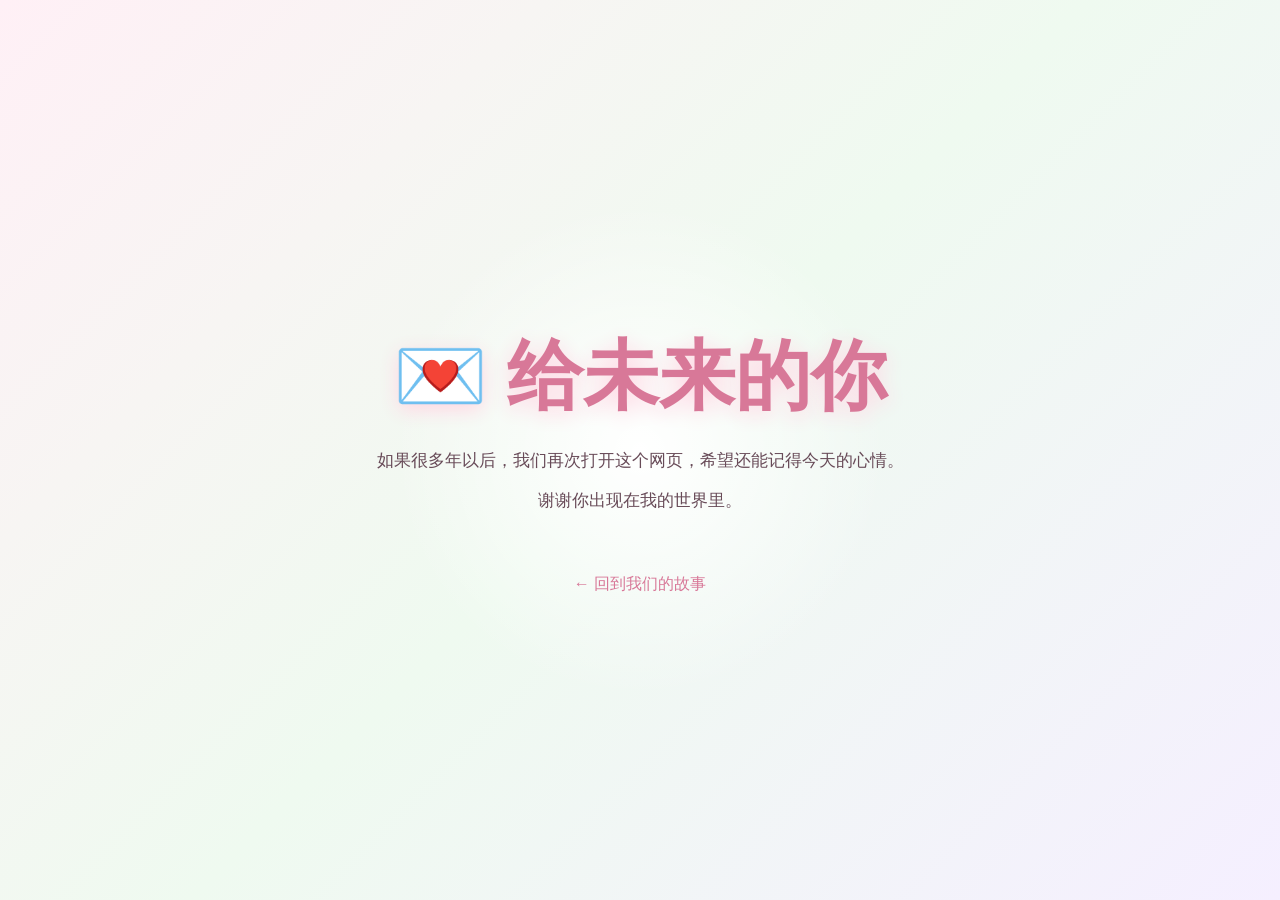
==== letter.html @ 72aa69c2 "feat: add love letter page" ====
<!DOCTYPE html>
<html lang="zh-CN">
<head>
<meta charset="UTF-8"><meta name="viewport" content="width=device-width,initial-scale=1.0">
<title>给未来的你 ❤️</title>
<link rel="stylesheet" href="css/style.css">
</head>
<body>
<section class="hero">
<div class="hero-content">
<h1>💌 给未来的你</h1>
<p class="subtitle">如果很多年以后，我们再次打开这个网页，希望还能记得今天的心情。</p>
<p class="subtitle">谢谢你出现在我的世界里。</p>
<a class="scroll" href="index.html">← 回到我们的故事</a>
</div>
</section>
</body>
</html>
---- css/style.css ----
*{box-sizing:border-box}body{margin:0;background:#fff8f3;color:#684b58;font-family:"Microsoft YaHei",sans-serif;overflow-x:hidden}html{scroll-behavior:smooth}.hero{height:100vh;display:flex;align-items:center;justify-content:center;text-align:center;position:relative;background:linear-gradient(135deg,#fff0f6,#effaf0,#f5efff);overflow:hidden}.hero:before{content:"";position:absolute;width:500px;height:500px;background:radial-gradient(circle,#fff 0,#ffffff00 70%);animation:float 8s infinite}.hero-content{position:relative;z-index:2;animation:fadeIn 2s}.date{letter-spacing:10px;font-size:18px}.hero h1{font-size:76px;margin:20px 0;color:#d87898;font-family:serif;text-shadow:0 5px 20px #ffd6e3}.hero h2{font-weight:400;font-size:30px}.counter{margin:35px;font-size:26px;color:#c65f82}.subtitle{font-size:17px}.scroll{display:inline-block;margin-top:45px;color:#d87898;text-decoration:none}.story{max-width:1150px;margin:auto;padding:90px 20px}.card{background:#ffffffcc;border-radius:40px;padding:50px;text-align:center;box-shadow:0 20px 50px rgba(200,150,170,.18);margin:70px 0;backdrop-filter:blur(10px)}.memory{display:flex;align-items:center;gap:60px;margin:100px 0;opacity:0;transform:translateY(50px);transition:1s}.memory.show{opacity:1;transform:none}.memory.reverse{flex-direction:row-reverse}.memory img{width:45%;max-width:450px;border-radius:35px;box-shadow:0 25px 60px rgba(0,0,0,.15);transition:.5s}.memory img:hover{transform:scale(1.03)}.memory div{flex:1;font-size:18px;line-height:2}.hearts{position:fixed;inset:0;pointer-events:none;background-image:radial-gradient(#fff 2px,transparent 2px);background-size:45px 45px;opacity:.5}#music{position:fixed;right:25px;bottom:25px;border:0;background:white;border-radius:50%;width:60px;height:60px;font-size:25px;box-shadow:0 10px 30px #ddd;cursor:pointer;z-index:10}@keyframes fadeIn{from{opacity:0;transform:translateY(40px)}to{opacity:1}}@keyframes float{50%{transform:translateY(-30px)}}@media(max-width:700px){.hero h1{font-size:46px}.hero h2{font-size:22px}.memory,.memory.reverse{flex-direction:column}.memory img{width:100%}.card{padding:30px}.counter{font-size:18px}}
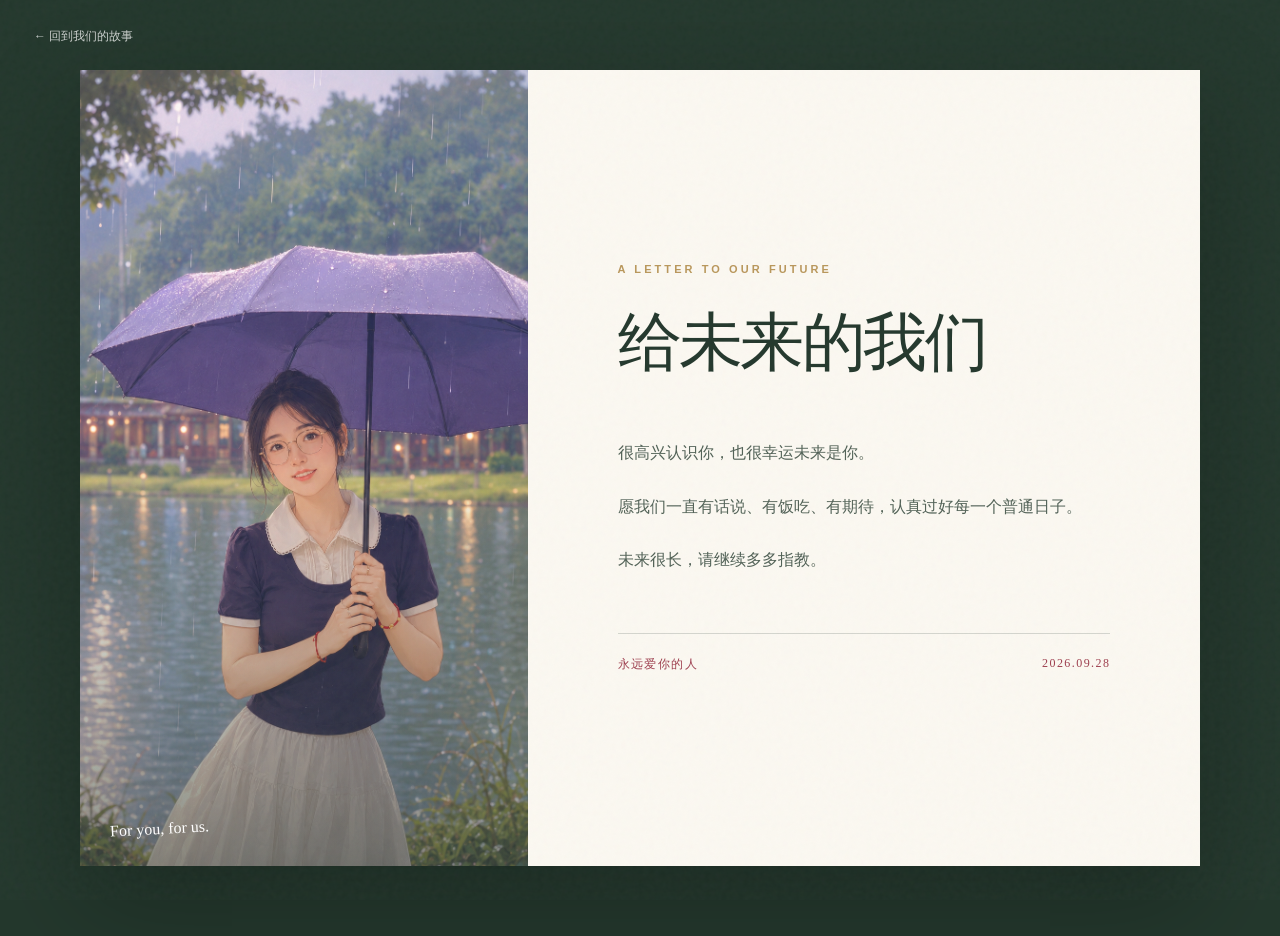
==== commit 51fbf47f: "redesign engagement page" ====
--- a/letter.html
+++ b/letter.html
@@ -1,18 +1,33 @@
 <!DOCTYPE html>
 <html lang="zh-CN">
 <head>
-<meta charset="UTF-8"><meta name="viewport" content="width=device-width,initial-scale=1.0">
-<title>给未来的你 ❤️</title>
-<link rel="stylesheet" href="css/style.css">
+  <meta charset="UTF-8">
+  <meta name="viewport" content="width=device-width, initial-scale=1.0">
+  <meta name="theme-color" content="#24382d">
+  <title>写给未来的你 · 2026.09.28</title>
+  <link rel="stylesheet" href="css/style.css">
 </head>
-<body>
-<section class="hero">
-<div class="hero-content">
-<h1>💌 给未来的你</h1>
-<p class="subtitle">如果很多年以后，我们再次打开这个网页，希望还能记得今天的心情。</p>
-<p class="subtitle">谢谢你出现在我的世界里。</p>
-<a class="scroll" href="index.html">← 回到我们的故事</a>
-</div>
-</section>
+<body class="letter-page">
+  <a class="letter-back" href="index.html">← 回到我们的故事</a>
+  <main class="letter-wrap">
+    <div class="letter-photo reveal">
+      <img src="assets/images/04-selfie.png" alt="雨天撑伞的留影">
+      <span>For you, for us.</span>
+    </div>
+    <article class="letter-paper reveal">
+      <p class="eyebrow">A LETTER TO OUR FUTURE</p>
+      <h1>给未来的我们</h1>
+      <div class="letter-body">
+        <p>很高兴认识你，也很幸运未来是你。</p>
+        <p>愿我们一直有话说、有饭吃、有期待，认真过好每一个普通日子。</p>
+        <p>未来很长，请继续多多指教。</p>
+      </div>
+      <div class="letter-sign">
+        <span>永远爱你的人</span>
+        <strong>2026.09.28</strong>
+      </div>
+    </article>
+  </main>
+  <script src="js/main.js"></script>
 </body>
-</html>+</html>
--- a/css/style.css
+++ b/css/style.css
@@ -1 +1,347 @@
-*{box-sizing:border-box}body{margin:0;background:#fff8f3;color:#684b58;font-family:"Microsoft YaHei",sans-serif;overflow-x:hidden}html{scroll-behavior:smooth}.hero{height:100vh;display:flex;align-items:center;justify-content:center;text-align:center;position:relative;background:linear-gradient(135deg,#fff0f6,#effaf0,#f5efff);overflow:hidden}.hero:before{content:"";position:absolute;width:500px;height:500px;background:radial-gradient(circle,#fff 0,#ffffff00 70%);animation:float 8s infinite}.hero-content{position:relative;z-index:2;animation:fadeIn 2s}.date{letter-spacing:10px;font-size:18px}.hero h1{font-size:76px;margin:20px 0;color:#d87898;font-family:serif;text-shadow:0 5px 20px #ffd6e3}.hero h2{font-weight:400;font-size:30px}.counter{margin:35px;font-size:26px;color:#c65f82}.subtitle{font-size:17px}.scroll{display:inline-block;margin-top:45px;color:#d87898;text-decoration:none}.story{max-width:1150px;margin:auto;padding:90px 20px}.card{background:#ffffffcc;border-radius:40px;padding:50px;text-align:center;box-shadow:0 20px 50px rgba(200,150,170,.18);margin:70px 0;backdrop-filter:blur(10px)}.memory{display:flex;align-items:center;gap:60px;margin:100px 0;opacity:0;transform:translateY(50px);transition:1s}.memory.show{opacity:1;transform:none}.memory.reverse{flex-direction:row-reverse}.memory img{width:45%;max-width:450px;border-radius:35px;box-shadow:0 25px 60px rgba(0,0,0,.15);transition:.5s}.memory img:hover{transform:scale(1.03)}.memory div{flex:1;font-size:18px;line-height:2}.hearts{position:fixed;inset:0;pointer-events:none;background-image:radial-gradient(#fff 2px,transparent 2px);background-size:45px 45px;opacity:.5}#music{position:fixed;right:25px;bottom:25px;border:0;background:white;border-radius:50%;width:60px;height:60px;font-size:25px;box-shadow:0 10px 30px #ddd;cursor:pointer;z-index:10}@keyframes fadeIn{from{opacity:0;transform:translateY(40px)}to{opacity:1}}@keyframes float{50%{transform:translateY(-30px)}}@media(max-width:700px){.hero h1{font-size:46px}.hero h2{font-size:22px}.memory,.memory.reverse{flex-direction:column}.memory img{width:100%}.card{padding:30px}.counter{font-size:18px}}+:root {
+  --paper: #f4efe5;
+  --paper-light: #fbf8f1;
+  --ink: #24382d;
+  --ink-soft: #526257;
+  --berry: #9e3f4f;
+  --berry-dark: #7e2f3e;
+  --gold: #b9975b;
+  --line: rgba(36, 56, 45, 0.18);
+  --shadow: 0 28px 80px rgba(45, 52, 39, 0.16);
+}
+
+* { box-sizing: border-box; }
+
+html { scroll-behavior: smooth; }
+
+body {
+  margin: 0;
+  color: var(--ink);
+  background:
+    radial-gradient(circle at 10% 20%, rgba(181, 151, 91, 0.08), transparent 26rem),
+    var(--paper);
+  font-family: "Microsoft YaHei", "PingFang SC", sans-serif;
+  overflow-x: hidden;
+}
+
+body::before {
+  content: "";
+  position: fixed;
+  inset: 0;
+  pointer-events: none;
+  z-index: 20;
+  opacity: 0.18;
+  background-image: url("data:image/svg+xml,%3Csvg viewBox='0 0 180 180' xmlns='http://www.w3.org/2000/svg'%3E%3Cfilter id='n'%3E%3CfeTurbulence type='fractalNoise' baseFrequency='.9' numOctaves='3' stitchTiles='stitch'/%3E%3C/filter%3E%3Crect width='100%25' height='100%25' filter='url(%23n)' opacity='.16'/%3E%3C/svg%3E");
+}
+
+a { color: inherit; }
+img { display: block; width: 100%; }
+
+.site-header {
+  position: absolute;
+  inset: 0 0 auto;
+  z-index: 10;
+  display: flex;
+  align-items: center;
+  justify-content: space-between;
+  padding: 30px clamp(24px, 5vw, 76px);
+  color: var(--paper-light);
+}
+
+.brand {
+  display: flex;
+  align-items: center;
+  gap: 11px;
+  font-size: 12px;
+  font-weight: 700;
+  letter-spacing: 0.24em;
+  text-decoration: none;
+}
+
+.brand-mark {
+  display: grid;
+  width: 34px;
+  height: 34px;
+  border: 1px solid rgba(255,255,255,.55);
+  border-radius: 50%;
+  place-items: center;
+  font-family: Georgia, serif;
+  font-size: 22px;
+  letter-spacing: 0;
+}
+
+nav { display: flex; gap: 34px; }
+nav a { font-size: 13px; text-decoration: none; opacity: .82; transition: opacity .25s; }
+nav a:hover { opacity: 1; }
+
+.hero {
+  min-height: 100svh;
+  display: grid;
+  grid-template-columns: minmax(0, 1.05fr) minmax(420px, .95fr);
+  background: var(--ink);
+  color: var(--paper-light);
+  overflow: hidden;
+}
+
+.hero-copy {
+  align-self: center;
+  padding: 150px clamp(34px, 8vw, 130px) 80px clamp(30px, 8vw, 130px);
+}
+
+.eyebrow {
+  margin: 0 0 24px;
+  color: var(--gold);
+  font-size: 11px;
+  font-weight: 700;
+  letter-spacing: .28em;
+  text-transform: uppercase;
+}
+
+.hero h1,
+.promise h2,
+.album h2,
+.future h2,
+.letter-paper h1 {
+  margin: 0;
+  font-family: Georgia, "Songti SC", "SimSun", serif;
+  font-weight: 400;
+  letter-spacing: -.04em;
+}
+
+.hero h1 {
+  font-size: clamp(56px, 6.8vw, 108px);
+  line-height: .98;
+}
+
+.hero h1 em { color: #d8bfc0; font-weight: 400; }
+
+.hero-intro {
+  margin: 32px 0 42px;
+  color: rgba(251,248,241,.68);
+  font-family: "Songti SC", "SimSun", serif;
+  font-size: 16px;
+  line-height: 2;
+}
+
+.countdown {
+  max-width: 580px;
+  padding: 22px 0;
+  border-top: 1px solid rgba(255,255,255,.18);
+  border-bottom: 1px solid rgba(255,255,255,.18);
+}
+
+.countdown-title { margin: 0 0 14px; color: rgba(255,255,255,.56); font-size: 12px; letter-spacing: .14em; }
+.countdown-grid { display: grid; grid-template-columns: repeat(4, 1fr); }
+.countdown-grid div { display: flex; align-items: baseline; gap: 6px; border-right: 1px solid rgba(255,255,255,.14); text-align: center; }
+.countdown-grid div:not(:first-child) { justify-content: center; }
+.countdown-grid div:last-child { border: 0; }
+.countdown strong { font-family: Georgia, serif; font-size: clamp(25px, 3vw, 42px); font-weight: 400; font-variant-numeric: tabular-nums; }
+.countdown span { color: rgba(255,255,255,.48); font-size: 11px; }
+
+.text-link {
+  display: inline-flex;
+  gap: 16px;
+  margin-top: 34px;
+  padding-bottom: 5px;
+  border-bottom: 1px solid rgba(255,255,255,.36);
+  font-size: 13px;
+  text-decoration: none;
+}
+
+.hero-visual {
+  position: relative;
+  min-height: 100svh;
+  background:
+    linear-gradient(rgba(255,255,255,.09) 1px, transparent 1px),
+    linear-gradient(90deg, rgba(255,255,255,.09) 1px, transparent 1px),
+    #aebc8b;
+  background-size: 42px 42px;
+}
+.hero-photo {
+  position: absolute;
+  inset: 16% 7% 20%;
+  display: grid;
+  place-items: center;
+  padding: 12px;
+  background: var(--paper-light);
+  box-shadow: var(--shadow);
+  transform: rotate(1.5deg);
+}
+.hero-photo::after { content: ""; position: absolute; inset: 12px; box-shadow: inset 0 0 0 1px rgba(36,56,45,.08); pointer-events: none; }
+.hero-photo img { height: 100%; object-fit: contain; object-position: center; }
+
+.date-card {
+  position: absolute;
+  right: clamp(24px, 5vw, 72px);
+  bottom: 54px;
+  display: grid;
+  width: 132px;
+  min-height: 160px;
+  padding: 18px;
+  background: var(--berry);
+  box-shadow: var(--shadow);
+  color: white;
+  text-align: center;
+}
+
+.date-card span { font-size: 11px; letter-spacing: .34em; }
+.date-card strong { align-self: center; font-family: Georgia, serif; font-size: 70px; font-weight: 400; line-height: .8; }
+.date-card small { font-size: 10px; opacity: .7; }
+.hand-note { position: absolute; left: 28px; bottom: 28px; margin: 0; color: rgba(255,255,255,.78); font-family: "Segoe Script", cursive; font-size: 14px; transform: rotate(-4deg); }
+
+.section-wrap { width: min(1180px, calc(100% - 48px)); margin: 0 auto; }
+.promise { position: relative; display: grid; grid-template-columns: 1.25fr .75fr; gap: clamp(50px, 9vw, 140px); padding-top: 150px; padding-bottom: 150px; }
+.section-number { position: absolute; top: 56px; left: 0; color: var(--berry); font-family: Georgia, serif; font-size: 14px; }
+.promise h2, .album h2, .future h2 { font-size: clamp(42px, 5vw, 74px); line-height: 1.2; }
+.known-card {
+  align-self: end;
+  padding: 34px;
+  border: 1px solid var(--line);
+  background: rgba(251,248,241,.58);
+  box-shadow: 0 20px 60px rgba(45,52,39,.08);
+}
+.known-heading { display: flex; align-items: end; justify-content: space-between; gap: 20px; margin-bottom: 25px; }
+.known-heading > span { color: var(--berry); font-family: Georgia, serif; font-size: 12px; letter-spacing: .12em; }
+.known-heading p { margin: 0; color: var(--ink-soft); font-size: 12px; }
+.known-grid { display: grid; grid-template-columns: repeat(4, 1fr); border-top: 1px solid var(--line); padding-top: 24px; }
+.known-grid div { text-align: center; border-right: 1px solid var(--line); }
+.known-grid div:last-child { border: 0; }
+.known-grid strong, .known-grid span { display: block; }
+.known-grid strong { font-family: Georgia, serif; font-size: clamp(28px,3vw,42px); font-weight: 400; font-variant-numeric: tabular-nums; }
+.known-grid span { margin-top: 6px; color: var(--ink-soft); font-size: 10px; }
+
+.album { padding-bottom: 160px; }
+.album-heading { display: flex; align-items: end; justify-content: space-between; margin-bottom: 70px; padding-top: 60px; border-top: 1px solid var(--line); }
+.album-heading > p { margin: 0 0 10px; color: var(--ink-soft); font-family: "Songti SC", "SimSun", serif; font-size: 14px; line-height: 1.8; }
+
+.photo-story { display: grid; grid-template-columns: 1.18fr .82fr; gap: 30px; align-items: start; }
+.photo-card { position: relative; margin: 0; overflow: hidden; background: #ddd5c5; }
+.photo-card img { height: 100%; object-fit: cover; transition: transform .8s cubic-bezier(.2,.8,.2,1); }
+.photo-card:hover img { transform: scale(1.025); }
+.photo-card figcaption { position: absolute; inset: auto 0 0; padding: 44px 24px 20px; background: linear-gradient(transparent, rgba(20,30,24,.68)); color: white; font-size: 13px; letter-spacing: .08em; }
+.photo-card figcaption span { margin-right: 12px; color: #e8d8ad; font-family: Georgia, serif; }
+.photo-one { height: 800px; }
+.photo-two { height: 580px; margin-top: 90px; }
+.photo-three { height: 650px; margin-top: -10px; }
+.photo-four { height: 800px; margin-top: 50px; }
+.album-quote { align-self: center; max-width: 440px; padding: 90px 40px 100px; text-align: center; }
+.album-quote span { color: var(--berry); font-family: Georgia, serif; font-size: 90px; line-height: .5; }
+.album-quote p { margin: 22px 0 0; font-family: "Songti SC", "SimSun", serif; font-size: clamp(20px, 2.2vw, 30px); line-height: 1.8; }
+
+.date-banner {
+  min-height: 72vh;
+  display: grid;
+  place-items: center;
+  padding: 90px 24px;
+  background: linear-gradient(rgba(25,44,33,.78), rgba(25,44,33,.78)), url("../assets/images/05-memory.png") center/cover fixed;
+  color: white;
+  text-align: center;
+}
+.date-banner-inner { width: min(820px, 100%); }
+.big-date { display: flex; align-items: center; justify-content: center; gap: 32px; margin: 10px 0 30px; }
+.big-date span { writing-mode: vertical-rl; font-family: Georgia, serif; font-size: 18px; letter-spacing: .25em; }
+.big-date strong { font-family: Georgia, serif; font-size: clamp(76px, 12vw, 170px); font-weight: 400; letter-spacing: -.06em; line-height: 1; }
+.date-banner-inner > p:last-child { color: rgba(255,255,255,.68); font-family: "Songti SC", "SimSun", serif; line-height: 2; }
+
+.future { padding-top: 150px; padding-bottom: 160px; text-align: center; }
+.future .button { margin-top: 46px; }
+.button { display: inline-flex; align-items: center; gap: 42px; padding: 18px 24px; background: var(--berry); color: white; font-size: 13px; text-decoration: none; transition: background .25s, transform .25s; }
+.button:hover { background: var(--berry-dark); transform: translateY(-2px); }
+
+footer { display: flex; align-items: center; justify-content: space-between; padding: 30px clamp(24px,5vw,76px); border-top: 1px solid var(--line); color: var(--ink-soft); font-size: 11px; letter-spacing: .18em; }
+footer p { letter-spacing: .08em; }
+
+.petals { position: fixed; inset: 0; z-index: 30; overflow: hidden; pointer-events: none; }
+.petal { position: absolute; top: -20px; width: 8px; height: 12px; border-radius: 70% 30% 70% 30%; background: #d8a7aa; opacity: 0; animation: petal-fall linear forwards; }
+
+.reveal { opacity: 0; transform: translateY(32px); transition: opacity .9s ease, transform .9s ease; }
+.reveal.is-visible { opacity: 1; transform: none; }
+
+/* Letter */
+.letter-page { min-height: 100vh; padding: 70px; background: var(--ink); }
+.letter-back { position: fixed; top: 28px; left: 34px; z-index: 5; color: rgba(255,255,255,.76); font-size: 12px; text-decoration: none; }
+.letter-wrap { width: min(1120px, 100%); min-height: calc(100vh - 140px); display: grid; grid-template-columns: .8fr 1.2fr; margin: 0 auto; background: var(--paper-light); box-shadow: 0 40px 100px rgba(0,0,0,.25); }
+.letter-photo { position: relative; min-height: 720px; overflow: hidden; }
+.letter-photo img { height: 100%; object-fit: cover; }
+.letter-photo::after { content: ""; position: absolute; inset: 0; background: linear-gradient(0deg, rgba(21,38,28,.5), transparent 50%); }
+.letter-photo span { position: absolute; z-index: 1; left: 30px; bottom: 28px; color: white; font-family: "Segoe Script", cursive; transform: rotate(-3deg); }
+.letter-paper { align-self: center; padding: clamp(45px,7vw,90px); }
+.letter-paper h1 { margin-bottom: 50px; font-size: clamp(42px,5vw,68px); }
+.letter-body { color: var(--ink-soft); font-family: "Songti SC", "SimSun", serif; font-size: 16px; line-height: 2.1; }
+.letter-body p { margin: 0 0 20px; }
+.letter-sign { display: flex; justify-content: space-between; margin-top: 56px; padding-top: 22px; border-top: 1px solid var(--line); color: var(--berry); font-size: 12px; letter-spacing: .12em; }
+.letter-sign strong { font-family: Georgia, serif; font-weight: 400; }
+
+@keyframes petal-fall {
+  0% { opacity: 0; transform: translate3d(0,-20px,0) rotate(0); }
+  10% { opacity: .65; }
+  100% { opacity: 0; transform: translate3d(var(--drift),105vh,0) rotate(540deg); }
+}
+
+@media (max-width: 900px) {
+  .site-header { color: var(--ink); }
+  nav { display: none; }
+  .hero { grid-template-columns: 1fr; padding-top: 88px; background: var(--paper); color: var(--ink); }
+  .hero-copy { order: 2; padding: 64px 24px 80px; }
+  .hero-visual { min-height: 62vh; }
+  .hero-photo { inset: 11% 6% 15%; }
+  .hero h1 { font-size: clamp(50px, 13vw, 78px); }
+  .hero h1 em { color: var(--berry); }
+  .hero-intro { color: var(--ink-soft); }
+  .countdown { border-color: var(--line); }
+  .countdown-title, .countdown span { color: var(--ink-soft); }
+  .countdown-grid div { border-color: var(--line); }
+  .text-link { border-color: var(--line); }
+  .promise { grid-template-columns: 1fr; gap: 50px; padding-top: 130px; padding-bottom: 110px; }
+  .album-heading { align-items: start; flex-direction: column; gap: 30px; }
+  .photo-story { gap: 16px; }
+  .photo-one, .photo-four { height: 650px; }
+  .photo-two, .photo-three { height: 520px; }
+  .photo-two { margin-top: 50px; }
+  .album-quote { padding: 70px 14px; }
+  .letter-page { padding: 64px 20px 20px; }
+  .letter-wrap { grid-template-columns: 1fr; }
+  .letter-photo { min-height: 58vh; }
+}
+
+@media (max-width: 600px) {
+  .site-header { padding: 22px 20px; }
+  .hero-visual { min-height: 52vh; }
+  .hero-photo { inset: 13% 5% 15%; padding: 8px; }
+  .hero-photo::after { inset: 8px; }
+  .date-card { right: 18px; bottom: 18px; width: 105px; min-height: 132px; padding: 14px; }
+  .date-card strong { font-size: 54px; }
+  .hand-note { display: none; }
+  .hero-copy { padding-top: 52px; }
+  .hero-intro br { display: none; }
+  .countdown-grid { gap: 6px; }
+  .countdown-grid div { display: block; }
+  .countdown strong, .countdown span { display: block; }
+  .countdown span { margin-top: 5px; }
+  .section-wrap { width: calc(100% - 36px); }
+  .promise h2, .album h2, .future h2 { font-size: 39px; }
+  .known-card { padding: 26px 18px; }
+  .known-heading { align-items: flex-start; flex-direction: column; gap: 8px; }
+  .known-grid { gap: 4px; }
+  .album { padding-bottom: 100px; }
+  .photo-story { grid-template-columns: 1fr; }
+  .photo-one, .photo-two, .photo-three, .photo-four { height: auto; margin-top: 0; }
+  .photo-card img { aspect-ratio: 3/4; }
+  .album-quote { order: 3; padding: 72px 12px; }
+  .photo-three { order: 4; }
+  .photo-four { order: 5; }
+  .date-banner { min-height: 62vh; background-attachment: scroll; }
+  .big-date { gap: 16px; }
+  .big-date strong { font-size: 72px; }
+  footer { align-items: flex-start; flex-direction: column; gap: 12px; }
+  footer p { margin: 0; }
+  .letter-paper { padding: 48px 26px; }
+  .letter-paper h1 { margin-bottom: 34px; }
+  .letter-sign { align-items: flex-start; flex-direction: column; gap: 10px; }
+}
+
+@media (prefers-reduced-motion: reduce) {
+  html { scroll-behavior: auto; }
+  .reveal { opacity: 1; transform: none; transition: none; }
+  .petals { display: none; }
+}
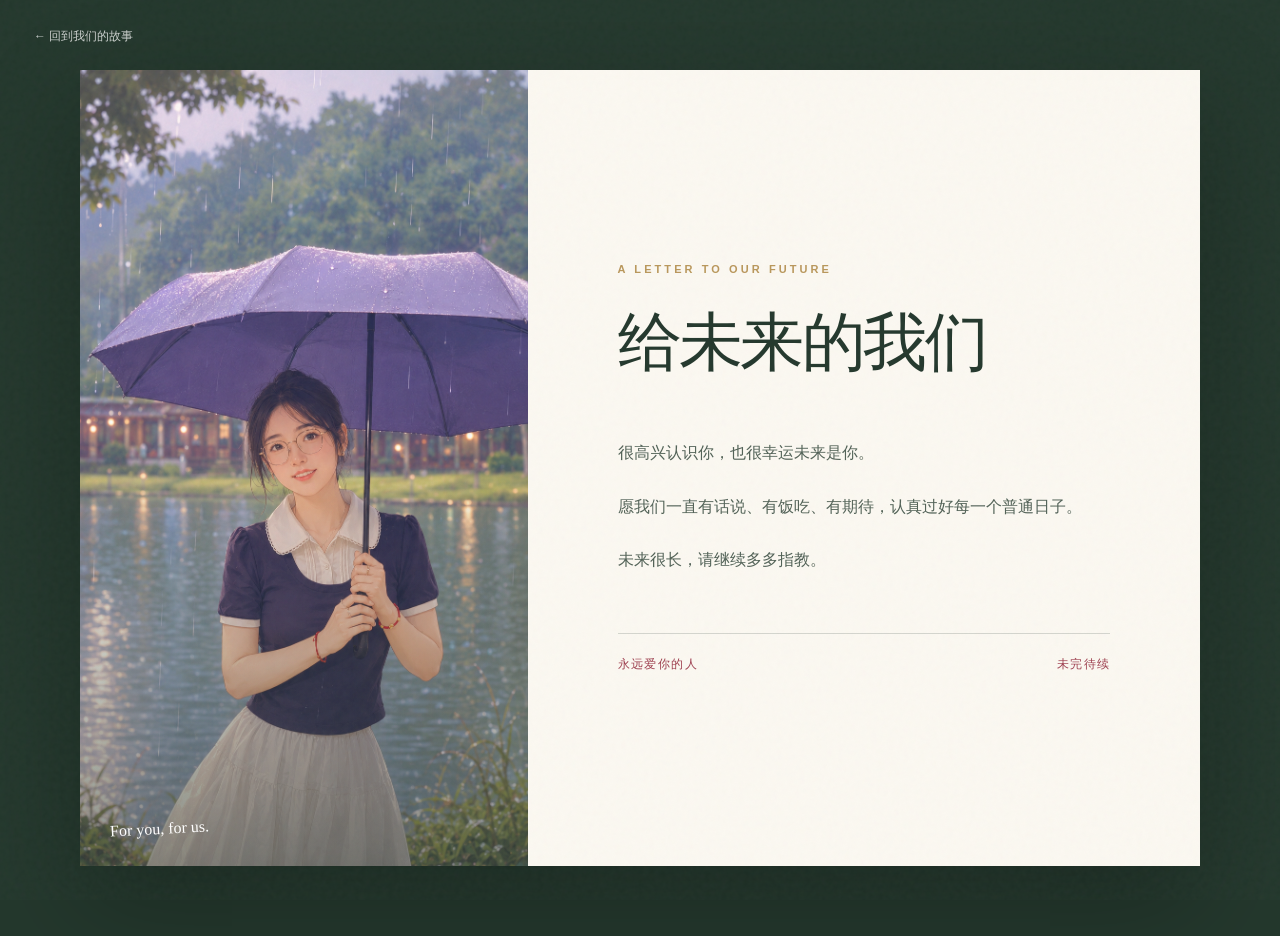
==== commit e13d80cc: "refine relationship copy" ====
--- a/letter.html
+++ b/letter.html
@@ -4,7 +4,7 @@
   <meta charset="UTF-8">
   <meta name="viewport" content="width=device-width, initial-scale=1.0">
   <meta name="theme-color" content="#24382d">
-  <title>写给未来的你 · 2026.09.28</title>
+  <title>写给未来的我们 · Our Story</title>
   <link rel="stylesheet" href="css/style.css">
 </head>
 <body class="letter-page">
@@ -24,7 +24,7 @@
       </div>
       <div class="letter-sign">
         <span>永远爱你的人</span>
-        <strong>2026.09.28</strong>
+        <strong>未完待续</strong>
       </div>
     </article>
   </main>
--- a/css/style.css
+++ b/css/style.css
@@ -193,22 +193,22 @@
 .promise { position: relative; display: grid; grid-template-columns: 1.25fr .75fr; gap: clamp(50px, 9vw, 140px); padding-top: 150px; padding-bottom: 150px; }
 .section-number { position: absolute; top: 56px; left: 0; color: var(--berry); font-family: Georgia, serif; font-size: 14px; }
 .promise h2, .album h2, .future h2 { font-size: clamp(42px, 5vw, 74px); line-height: 1.2; }
-.known-card {
+.together-card {
   align-self: end;
   padding: 34px;
   border: 1px solid var(--line);
   background: rgba(251,248,241,.58);
   box-shadow: 0 20px 60px rgba(45,52,39,.08);
 }
-.known-heading { display: flex; align-items: end; justify-content: space-between; gap: 20px; margin-bottom: 25px; }
-.known-heading > span { color: var(--berry); font-family: Georgia, serif; font-size: 12px; letter-spacing: .12em; }
-.known-heading p { margin: 0; color: var(--ink-soft); font-size: 12px; }
-.known-grid { display: grid; grid-template-columns: repeat(4, 1fr); border-top: 1px solid var(--line); padding-top: 24px; }
-.known-grid div { text-align: center; border-right: 1px solid var(--line); }
-.known-grid div:last-child { border: 0; }
-.known-grid strong, .known-grid span { display: block; }
-.known-grid strong { font-family: Georgia, serif; font-size: clamp(28px,3vw,42px); font-weight: 400; font-variant-numeric: tabular-nums; }
-.known-grid span { margin-top: 6px; color: var(--ink-soft); font-size: 10px; }
+.together-heading { display: flex; align-items: end; justify-content: space-between; gap: 20px; margin-bottom: 25px; }
+.together-heading > span { color: var(--berry); font-family: Georgia, serif; font-size: 12px; letter-spacing: .12em; }
+.together-heading p { margin: 0; color: var(--ink-soft); font-size: 12px; }
+.together-grid { display: grid; grid-template-columns: repeat(4, 1fr); border-top: 1px solid var(--line); padding-top: 24px; }
+.together-grid div { text-align: center; border-right: 1px solid var(--line); }
+.together-grid div:last-child { border: 0; }
+.together-grid strong, .together-grid span { display: block; }
+.together-grid strong { font-family: Georgia, serif; font-size: clamp(28px,3vw,42px); font-weight: 400; font-variant-numeric: tabular-nums; }
+.together-grid span { margin-top: 6px; color: var(--ink-soft); font-size: 10px; }
 
 .album { padding-bottom: 160px; }
 .album-heading { display: flex; align-items: end; justify-content: space-between; margin-bottom: 70px; padding-top: 60px; border-top: 1px solid var(--line); }
@@ -320,9 +320,9 @@
   .countdown span { margin-top: 5px; }
   .section-wrap { width: calc(100% - 36px); }
   .promise h2, .album h2, .future h2 { font-size: 39px; }
-  .known-card { padding: 26px 18px; }
-  .known-heading { align-items: flex-start; flex-direction: column; gap: 8px; }
-  .known-grid { gap: 4px; }
+  .together-card { padding: 26px 18px; }
+  .together-heading { align-items: flex-start; flex-direction: column; gap: 8px; }
+  .together-grid { gap: 4px; }
   .album { padding-bottom: 100px; }
   .photo-story { grid-template-columns: 1fr; }
   .photo-one, .photo-two, .photo-three, .photo-four { height: auto; margin-top: 0; }
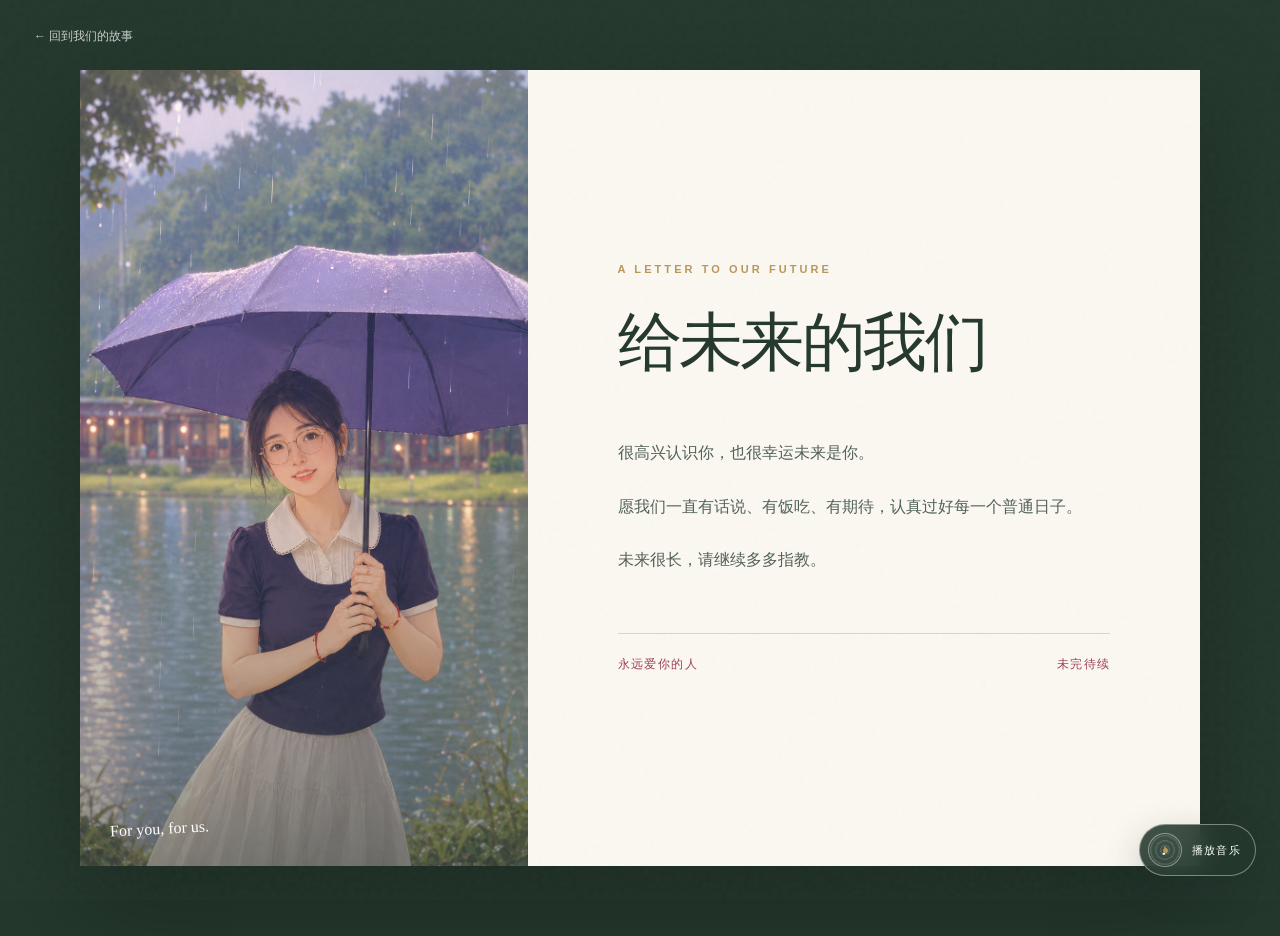
==== commit ab21e1a8: "add background music" ====
--- a/letter.html
+++ b/letter.html
@@ -28,6 +28,10 @@
       </div>
     </article>
   </main>
+  <button class="music-toggle" id="music-toggle" type="button" aria-label="播放背景音乐" aria-pressed="false">
+    <span class="music-disc" aria-hidden="true"><i></i></span>
+    <span class="music-label">播放音乐</span>
+  </button>
   <script src="js/main.js"></script>
 </body>
 </html>
--- a/css/style.css
+++ b/css/style.css
@@ -253,6 +253,42 @@
 
 .petals { position: fixed; inset: 0; z-index: 30; overflow: hidden; pointer-events: none; }
 .petal { position: absolute; top: -20px; width: 8px; height: 12px; border-radius: 70% 30% 70% 30%; background: #d8a7aa; opacity: 0; animation: petal-fall linear forwards; }
+
+.music-toggle {
+  position: fixed;
+  right: 24px;
+  bottom: 24px;
+  z-index: 40;
+  display: flex;
+  align-items: center;
+  gap: 10px;
+  padding: 8px 14px 8px 8px;
+  border: 1px solid rgba(255,255,255,.4);
+  border-radius: 999px;
+  background: rgba(36,56,45,.88);
+  box-shadow: 0 12px 36px rgba(25,38,30,.22);
+  color: white;
+  cursor: pointer;
+  backdrop-filter: blur(12px);
+  transition: transform .25s, background .25s;
+}
+.music-toggle:hover { transform: translateY(-2px); background: rgba(126,47,62,.94); }
+.music-toggle:focus-visible { outline: 2px solid var(--gold); outline-offset: 3px; }
+.music-disc {
+  position: relative;
+  display: grid;
+  width: 34px;
+  height: 34px;
+  border: 1px solid rgba(255,255,255,.42);
+  border-radius: 50%;
+  background: repeating-radial-gradient(circle, transparent 0 3px, rgba(255,255,255,.13) 4px 5px);
+  place-items: center;
+}
+.music-disc::before { content: "♪"; font-family: Georgia, serif; font-size: 15px; }
+.music-disc i { position: absolute; width: 5px; height: 5px; border-radius: 50%; background: var(--gold); }
+.music-label { font-size: 11px; letter-spacing: .12em; }
+.music-toggle.is-playing .music-disc { animation: disc-spin 5s linear infinite; }
+.music-toggle.is-playing { background: rgba(126,47,62,.94); }
 
 .reveal { opacity: 0; transform: translateY(32px); transition: opacity .9s ease, transform .9s ease; }
 .reveal.is-visible { opacity: 1; transform: none; }
@@ -277,6 +313,8 @@
   10% { opacity: .65; }
   100% { opacity: 0; transform: translate3d(var(--drift),105vh,0) rotate(540deg); }
 }
+
+@keyframes disc-spin { to { transform: rotate(360deg); } }
 
 @media (max-width: 900px) {
   .site-header { color: var(--ink); }
@@ -344,4 +382,10 @@
   html { scroll-behavior: auto; }
   .reveal { opacity: 1; transform: none; transition: none; }
   .petals { display: none; }
-}
+  .music-toggle.is-playing .music-disc { animation: none; }
+}
+
+@media (max-width: 600px) {
+  .music-toggle { right: 16px; bottom: 16px; padding-right: 10px; }
+  .music-label { display: none; }
+}
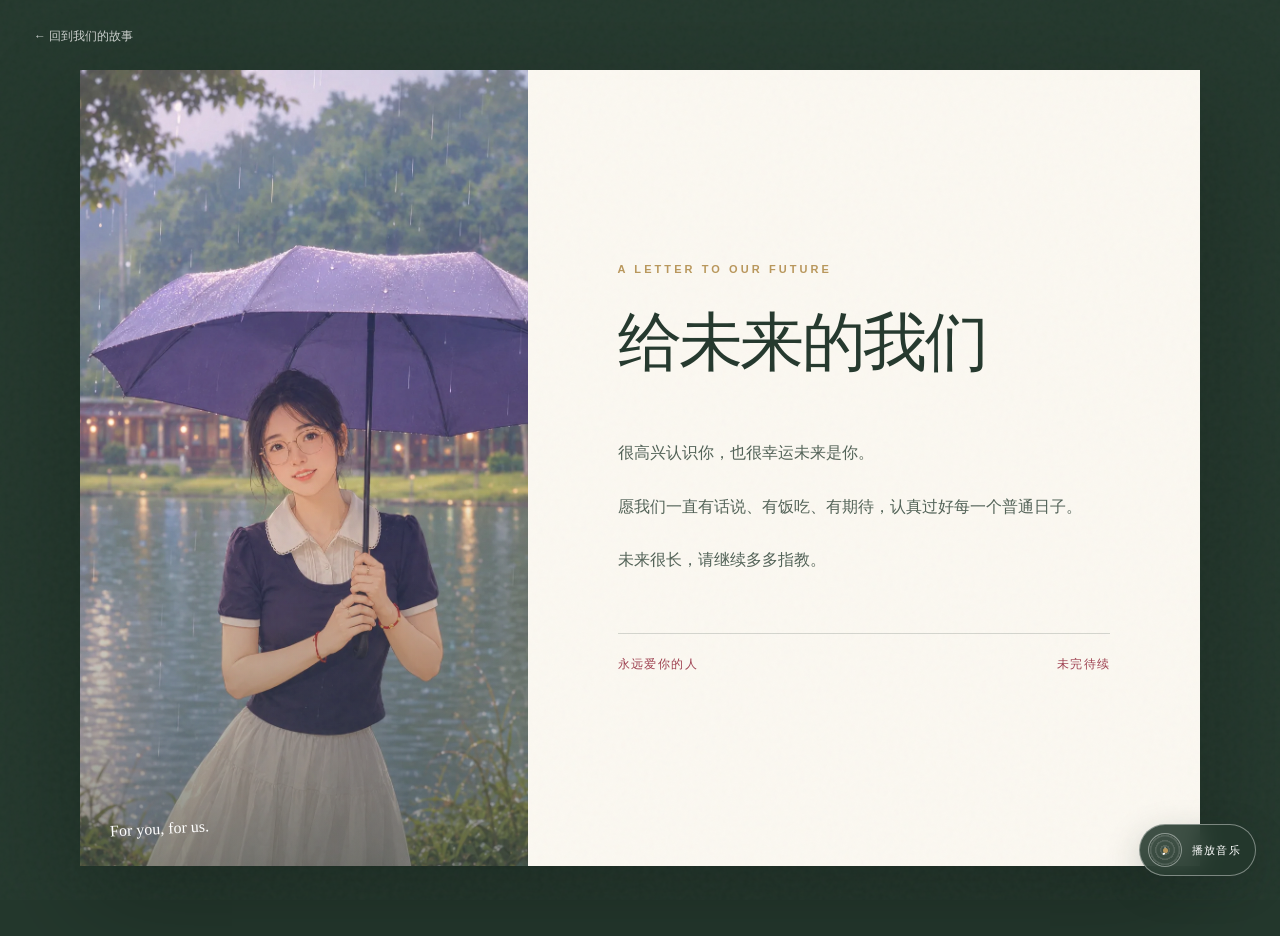
==== commit d6927c66: "optimize anniversary images" ====
--- a/letter.html
+++ b/letter.html
@@ -11,7 +11,7 @@
   <a class="letter-back" href="index.html">← 回到我们的故事</a>
   <main class="letter-wrap">
     <div class="letter-photo reveal">
-      <img src="assets/images/04-selfie.png" alt="雨天撑伞的留影">
+      <img src="assets/images/04-selfie.webp" alt="雨天撑伞的留影" width="941" height="1672">
       <span>For you, for us.</span>
     </div>
     <article class="letter-paper reveal">
--- a/css/style.css
+++ b/css/style.css
@@ -233,7 +233,7 @@
   display: grid;
   place-items: center;
   padding: 90px 24px;
-  background: linear-gradient(rgba(25,44,33,.78), rgba(25,44,33,.78)), url("../assets/images/05-memory.png") center/cover fixed;
+  background: linear-gradient(rgba(25,44,33,.78), rgba(25,44,33,.78)), url("../assets/images/05-memory.webp") center/cover fixed;
   color: white;
   text-align: center;
 }
